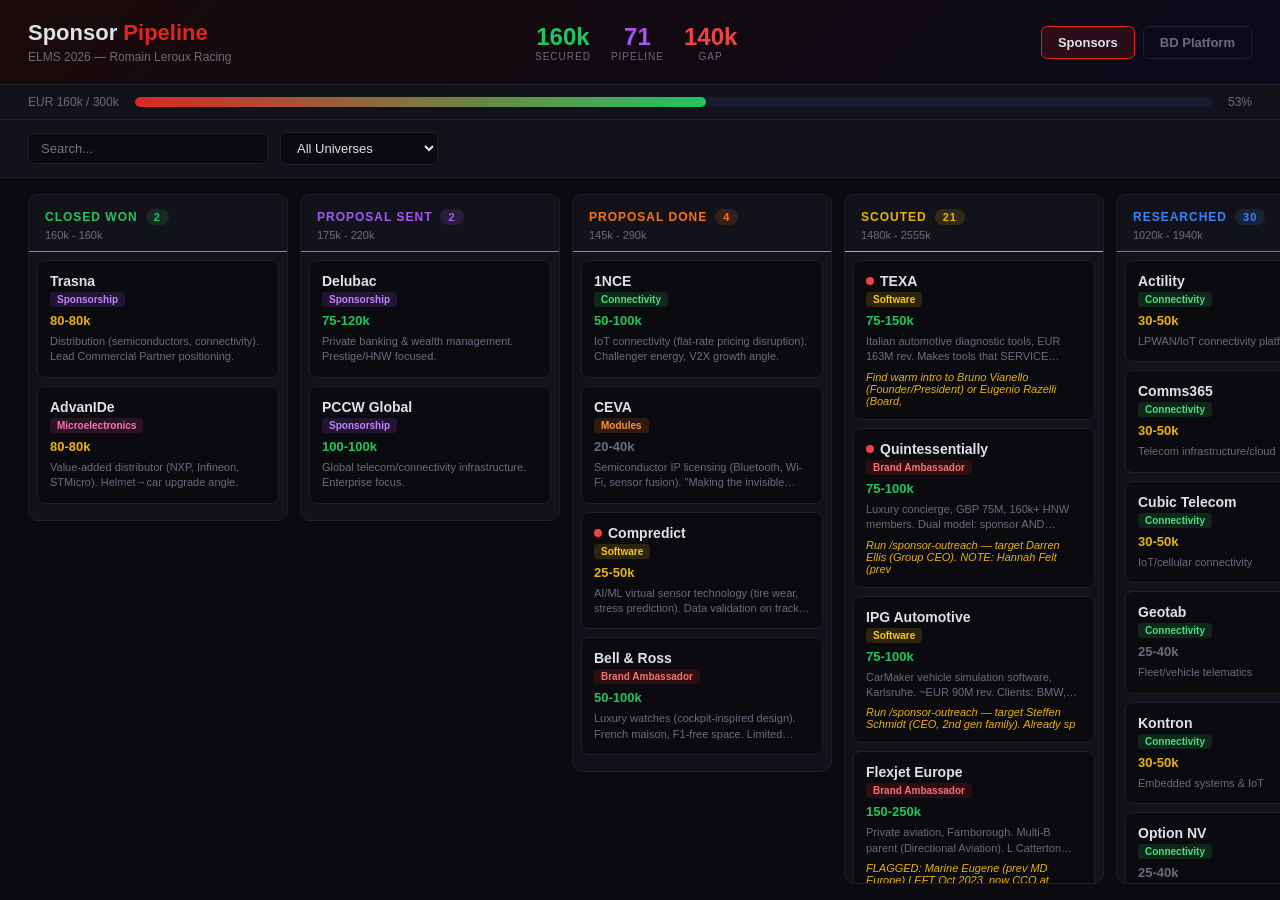
==== index.html @ bf7bbb20 "Kanban board view with drag-and-drop columns by status" ====
<!DOCTYPE html>
<html lang="en">
<head>
<meta charset="UTF-8">
<meta name="viewport" content="width=device-width, initial-scale=1.0">
<title>ELMS 2026 — Sponsor Pipeline</title>
<style>
:root{--bg:#0a0a0f;--card:#12121a;--border:#1e1e2e;--text:#e0e0e8;--dim:#6b6b80;--accent:#dc2626;--accent2:#ef4444;--green:#22c55e;--yellow:#eab308;--blue:#3b82f6;--purple:#a855f7;--orange:#f97316;--pink:#ec4899}
*{margin:0;padding:0;box-sizing:border-box}
body{font-family:'Inter',-apple-system,sans-serif;background:var(--bg);color:var(--text);overflow-x:auto}

.header{background:linear-gradient(135deg,#1a0a0a,#0a0a1a);border-bottom:1px solid var(--border);padding:20px 28px;display:flex;align-items:center;justify-content:space-between;flex-wrap:wrap;gap:16px}
.header h1{font-size:22px;font-weight:700}.header h1 span{color:var(--accent)}
.header-sub{color:var(--dim);font-size:12px;margin-top:4px}
.header-stats{display:flex;gap:20px;flex-wrap:wrap}
.stat{text-align:center}.stat-num{font-size:24px;font-weight:800}.stat-label{font-size:10px;color:var(--dim);text-transform:uppercase;letter-spacing:1px}
.stat-num.red{color:var(--accent2)}.stat-num.green{color:var(--green)}.stat-num.purple{color:var(--purple)}.stat-num.blue{color:var(--blue)}
.nav{display:flex;gap:8px}
.nav a{padding:8px 16px;border-radius:6px;border:1px solid var(--border);color:var(--dim);font-size:13px;font-weight:600;text-decoration:none}
.nav a.active{background:rgba(220,38,38,.15);border-color:var(--accent);color:var(--text)}

.goal-bar-wrap{padding:10px 28px;background:var(--card);border-bottom:1px solid var(--border);display:flex;align-items:center;gap:16px}
.goal-label{font-size:12px;color:var(--dim);white-space:nowrap}
.goal-bar{flex:1;height:10px;background:#1a1a2e;border-radius:5px;overflow:hidden}
.goal-fill{height:100%;border-radius:5px;background:linear-gradient(90deg,var(--accent),var(--green));transition:width .6s}

.controls{padding:12px 28px;display:flex;gap:12px;flex-wrap:wrap;align-items:center;border-bottom:1px solid var(--border);background:var(--card)}
.controls input,.controls select{background:var(--bg);color:var(--text);border:1px solid var(--border);padding:7px 12px;border-radius:6px;font-size:13px;outline:none}
.controls input:focus,.controls select:focus{border-color:var(--accent)}
.controls input{width:240px}

.board{display:flex;gap:12px;padding:16px 28px;overflow-x:auto;min-height:calc(100vh - 200px);align-items:flex-start}
.column{min-width:260px;max-width:300px;flex:1;background:var(--card);border:1px solid var(--border);border-radius:10px;display:flex;flex-direction:column;max-height:calc(100vh - 210px)}
.column-header{padding:14px 16px 10px;border-bottom:1px solid var(--border);position:sticky;top:0;z-index:2;background:var(--card);border-radius:10px 10px 0 0}
.column-title{font-size:12px;text-transform:uppercase;letter-spacing:1px;font-weight:700;display:flex;align-items:center;gap:8px}
.column-count{font-size:11px;padding:2px 8px;border-radius:10px;font-weight:700}
.column-value{font-size:11px;color:var(--dim);margin-top:4px}
.column-body{padding:8px;overflow-y:auto;flex:1;min-height:80px}
.column-body.drag-over{background:rgba(220,38,38,.06);border-radius:0 0 10px 10px}

.card{background:var(--bg);border:1px solid var(--border);border-radius:8px;padding:12px;margin-bottom:8px;cursor:grab;transition:transform .15s,box-shadow .15s,border-color .15s}
.card:hover{border-color:rgba(220,38,38,.4)}
.card.dragging{opacity:.4;transform:scale(.97)}
.card-name{font-weight:600;font-size:14px;display:flex;align-items:center;gap:6px}
.card-value{font-size:13px;font-weight:700;margin-top:6px}
.card-value.big{color:var(--green)}.card-value.medium{color:var(--yellow)}.card-value.small{color:var(--dim)}
.card-notes{font-size:11px;color:var(--dim);margin-top:6px;line-height:1.4;display:-webkit-box;-webkit-line-clamp:2;-webkit-box-orient:vertical;overflow:hidden}
.card-next{font-size:11px;color:var(--yellow);margin-top:6px;font-style:italic}
.priority-dot{display:inline-block;width:8px;height:8px;border-radius:50%;background:var(--accent2)}

.tag{display:inline-block;padding:2px 7px;border-radius:4px;font-size:10px;font-weight:600;white-space:nowrap}
.tag-connectivity{background:rgba(34,197,94,.15);color:#4ade80}
.tag-modules{background:rgba(249,115,22,.15);color:#fb923c}
.tag-microelectronics{background:rgba(236,72,153,.15);color:#f472b6}
.tag-software{background:rgba(234,179,8,.15);color:#facc15}
.tag-brand{background:rgba(220,38,38,.15);color:#f87171}
.tag-sponsorship{background:rgba(168,85,247,.15);color:#c084fc}

.col-closed-won .column-header{border-bottom-color:var(--green)}.col-closed-won .column-title{color:var(--green)}.col-closed-won .column-count{background:rgba(34,197,94,.15);color:var(--green)}
.col-proposal-sent .column-header{border-bottom-color:var(--purple)}.col-proposal-sent .column-title{color:var(--purple)}.col-proposal-sent .column-count{background:rgba(168,85,247,.15);color:var(--purple)}
.col-proposal-done .column-header{border-bottom-color:var(--orange)}.col-proposal-done .column-title{color:var(--orange)}.col-proposal-done .column-count{background:rgba(249,115,22,.15);color:var(--orange)}
.col-scouted .column-header{border-bottom-color:var(--yellow)}.col-scouted .column-title{color:var(--yellow)}.col-scouted .column-count{background:rgba(234,179,8,.15);color:var(--yellow)}
.col-researched .column-header{border-bottom-color:var(--blue)}.col-researched .column-title{color:var(--blue)}.col-researched .column-count{background:rgba(59,130,246,.15);color:var(--blue)}
.col-prospect .column-header{border-bottom-color:var(--dim)}.col-prospect .column-title{color:var(--dim)}.col-prospect .column-count{background:rgba(100,100,120,.15);color:var(--dim)}

.overlay{position:fixed;inset:0;background:rgba(0,0,0,.5);z-index:900;opacity:0;pointer-events:none;transition:opacity .25s}
.overlay.open{opacity:1;pointer-events:auto}
.edit-panel{position:fixed;top:0;right:-480px;width:460px;height:100vh;background:var(--card);border-left:1px solid var(--border);z-index:901;transition:right .3s ease;overflow-y:auto;display:flex;flex-direction:column}
.edit-panel.open{right:0}
.edit-header{padding:20px 24px 16px;border-bottom:1px solid var(--border);display:flex;align-items:center;justify-content:space-between}
.edit-header h2{font-size:18px;font-weight:700}
.edit-close{background:none;border:none;color:var(--dim);font-size:24px;cursor:pointer;padding:4px 8px}
.edit-close:hover{color:var(--text)}
.edit-body{padding:20px 24px;flex:1}
.field{margin-bottom:16px}
.field label{display:block;font-size:11px;text-transform:uppercase;letter-spacing:.8px;color:var(--dim);margin-bottom:6px;font-weight:600}
.field input,.field select,.field textarea{width:100%;background:var(--bg);color:var(--text);border:1px solid var(--border);border-radius:6px;padding:9px 12px;font-size:13px;font-family:inherit;outline:none}
.field input:focus,.field select:focus,.field textarea:focus{border-color:var(--accent)}
.field textarea{resize:vertical;min-height:70px}
.field-row{display:flex;gap:12px}.field-row .field{flex:1}
.edit-footer{padding:16px 24px;border-top:1px solid var(--border);display:flex;gap:10px;justify-content:flex-end}
.btn{background:var(--accent);color:white;border:none;padding:8px 16px;border-radius:6px;cursor:pointer;font-size:13px;font-weight:600}
.btn:hover{background:var(--accent2)}
.btn-save{background:var(--green);color:#000;font-weight:700}.btn-save:hover{background:#16a34a}
</style>
</head>
<body>
<div class="header">
  <div>
    <h1>Sponsor <span>Pipeline</span></h1>
    <div class="header-sub">ELMS 2026 — Romain Leroux Racing</div>
  </div>
  <div class="header-stats">
    <div class="stat"><div class="stat-num green" id="s-won">0</div><div class="stat-label">Secured</div></div>
    <div class="stat"><div class="stat-num purple" id="s-pipe">0</div><div class="stat-label">Pipeline</div></div>
    <div class="stat"><div class="stat-num red" id="s-gap">140k</div><div class="stat-label">Gap</div></div>
  </div>
  <div class="nav">
    <a href="index.html" class="active">Sponsors</a>
    <a href="bd.html">BD Platform</a>
  </div>
</div>
<div class="goal-bar-wrap">
  <span class="goal-label" id="goal-text">EUR 160k / 300k</span>
  <div class="goal-bar"><div class="goal-fill" id="goal-fill" style="width:53%"></div></div>
  <span class="goal-label" id="goal-pct">53%</span>
</div>
<div class="controls">
  <input type="text" id="search" placeholder="Search..." oninput="render()">
  <select id="f-universe" onchange="render()"><option value="">All Universes</option></select>
</div>

<div class="board" id="board"></div>

<div class="overlay" id="overlay" onclick="closePanel()"></div>
<div class="edit-panel" id="edit-panel">
  <div class="edit-header"><h2 id="ep-title">Edit</h2><button class="edit-close" onclick="closePanel()">x</button></div>
  <div class="edit-body" id="ep-body"></div>
  <div class="edit-footer"><button class="btn" onclick="closePanel()">Cancel</button><button class="btn btn-save" onclick="saveCard()">Save</button></div>
</div>

<script src="sp-data.js"></script>
<script>
const LS='elms-sp-v2';
let data=JSON.parse(localStorage.getItem(LS))||SPONSOR_DATA;
const COLS=[
  {id:'closed-won',label:'Closed Won'},
  {id:'proposal-sent',label:'Proposal Sent'},
  {id:'proposal-done',label:'Proposal Done'},
  {id:'scouted',label:'Scouted'},
  {id:'researched',label:'Researched'},
  {id:'prospect',label:'Prospect'}
];
let editId=null;

function save(){data.lastModified=new Date().toISOString();localStorage.setItem(LS,JSON.stringify(data))}

function universeTag(u){
  const m={'Connectivity':'tag-connectivity','Modules':'tag-modules','Microelectronics':'tag-microelectronics','Software':'tag-software','Brand Ambassador':'tag-brand','Sponsorship':'tag-sponsorship'};
  return '<span class="tag '+(m[u]||'tag-sponsorship')+'">'+u+'</span>';
}
function valClass(v){return v>=100000?'big':v>=50000?'medium':'small'}

function init(){
  const us=[...new Set(data.companies.map(c=>c.universe))].sort();
  document.getElementById('f-universe').innerHTML='<option value="">All Universes</option>'+us.map(u=>'<option>'+u+'</option>').join('');
  render();
}

function getFiltered(){
  let list=[...data.companies];
  const q=document.getElementById('search').value.toLowerCase();
  if(q) list=list.filter(c=>(c.name||'').toLowerCase().includes(q)||(c.notes||'').toLowerCase().includes(q));
  const u=document.getElementById('f-universe').value;
  if(u) list=list.filter(c=>c.universe===u);
  return list;
}

function render(){
  const list=getFiltered();
  const won=data.companies.filter(c=>c.status==='closed-won');
  const secured=won.reduce((a,c)=>a+(c.valueLow||0),0);
  document.getElementById('s-won').textContent=Math.round(secured/1000)+'k';
  document.getElementById('s-pipe').textContent=data.companies.length;
  const gap=Math.max(0,300000-secured);
  document.getElementById('s-gap').textContent=Math.round(gap/1000)+'k';
  const pct=Math.round(secured/300000*100);
  document.getElementById('goal-fill').style.width=pct+'%';
  document.getElementById('goal-pct').textContent=pct+'%';
  document.getElementById('goal-text').textContent='EUR '+Math.round(secured/1000)+'k / 300k';

  const board=document.getElementById('board');
  board.innerHTML=COLS.map(col=>{
    const cards=list.filter(c=>c.status===col.id);
    const lo=cards.reduce((a,c)=>a+(c.valueLow||0),0);
    const hi=cards.reduce((a,c)=>a+(c.valueHigh||0),0);
    return '<div class="column col-'+col.id+'" data-status="'+col.id+'"><div class="column-header"><div class="column-title">'+col.label+' <span class="column-count">'+cards.length+'</span></div><div class="column-value">'+Math.round(lo/1000)+'k - '+Math.round(hi/1000)+'k</div></div><div class="column-body" ondragover="dragOver(event)" ondrop="drop(event,\''+col.id+'\')">'+cards.map(c=>'<div class="card" draggable="true" ondragstart="dragStart(event,\''+c.id+'\')" onclick="openPanel(\''+c.id+'\')"><div class="card-name">'+(c.highPriority?'<span class="priority-dot"></span>':'')+c.name+'</div><div class="card-universe">'+universeTag(c.universe)+'</div><div class="card-value '+valClass(c.valueHigh)+'">'+(c.valueLow/1000)+'-'+(c.valueHigh/1000)+'k</div><div class="card-notes">'+(c.notes||'').substring(0,100)+'</div>'+(c.nextAction?'<div class="card-next">'+c.nextAction.substring(0,80)+'</div>':'')+'</div>').join('')+'</div></div>';
  }).join('');
}

let dragId=null;
function dragStart(e,id){dragId=id;e.target.classList.add('dragging');e.dataTransfer.effectAllowed='move'}
function dragOver(e){e.preventDefault();e.currentTarget.classList.add('drag-over')}
function drop(e,status){
  e.preventDefault();e.currentTarget.classList.remove('drag-over');
  if(!dragId)return;
  const c=data.companies.find(x=>x.id===dragId);
  if(c){c.status=status;save();render()}
  dragId=null;
}
document.addEventListener('dragend',()=>{document.querySelectorAll('.drag-over').forEach(el=>el.classList.remove('drag-over'));document.querySelectorAll('.dragging').forEach(el=>el.classList.remove('dragging'))});

function openPanel(id){
  editId=id;
  const c=data.companies.find(x=>x.id===id);if(!c)return;
  document.getElementById('ep-title').textContent=c.name;
  document.getElementById('ep-body').innerHTML=`
    <div class="field"><label>Status</label><select id="ed-status">${COLS.map(col=>'<option value="'+col.id+'"'+(c.status===col.id?' selected':'')+'>'+col.label+'</option>').join('')}</select></div>
    <div class="field"><label>Universe</label><input id="ed-universe" value="${c.universe||''}"></div>
    <div class="field-row"><div class="field"><label>Value Low</label><input id="ed-lo" type="number" value="${c.valueLow||0}"></div><div class="field"><label>Value High</label><input id="ed-hi" type="number" value="${c.valueHigh||0}"></div></div>
    <div class="field"><label>Next Action</label><textarea id="ed-next">${c.nextAction||''}</textarea></div>
    <div class="field"><label>Notes</label><textarea id="ed-notes" style="min-height:100px">${c.notes||''}</textarea></div>
  `;
  document.getElementById('overlay').classList.add('open');
  document.getElementById('edit-panel').classList.add('open');
}
function closePanel(){document.getElementById('overlay').classList.remove('open');document.getElementById('edit-panel').classList.remove('open');editId=null}
function saveCard(){
  const c=data.companies.find(x=>x.id===editId);if(!c)return;
  c.status=document.getElementById('ed-status').value;
  c.universe=document.getElementById('ed-universe').value;
  c.valueLow=parseInt(document.getElementById('ed-lo').value)||0;
  c.valueHigh=parseInt(document.getElementById('ed-hi').value)||0;
  c.nextAction=document.getElementById('ed-next').value;
  c.notes=document.getElementById('ed-notes').value;
  save();render();closePanel();
}
document.addEventListener('keydown',e=>{if(e.key==='Escape')closePanel()});
init();
</script>
</body>
</html>
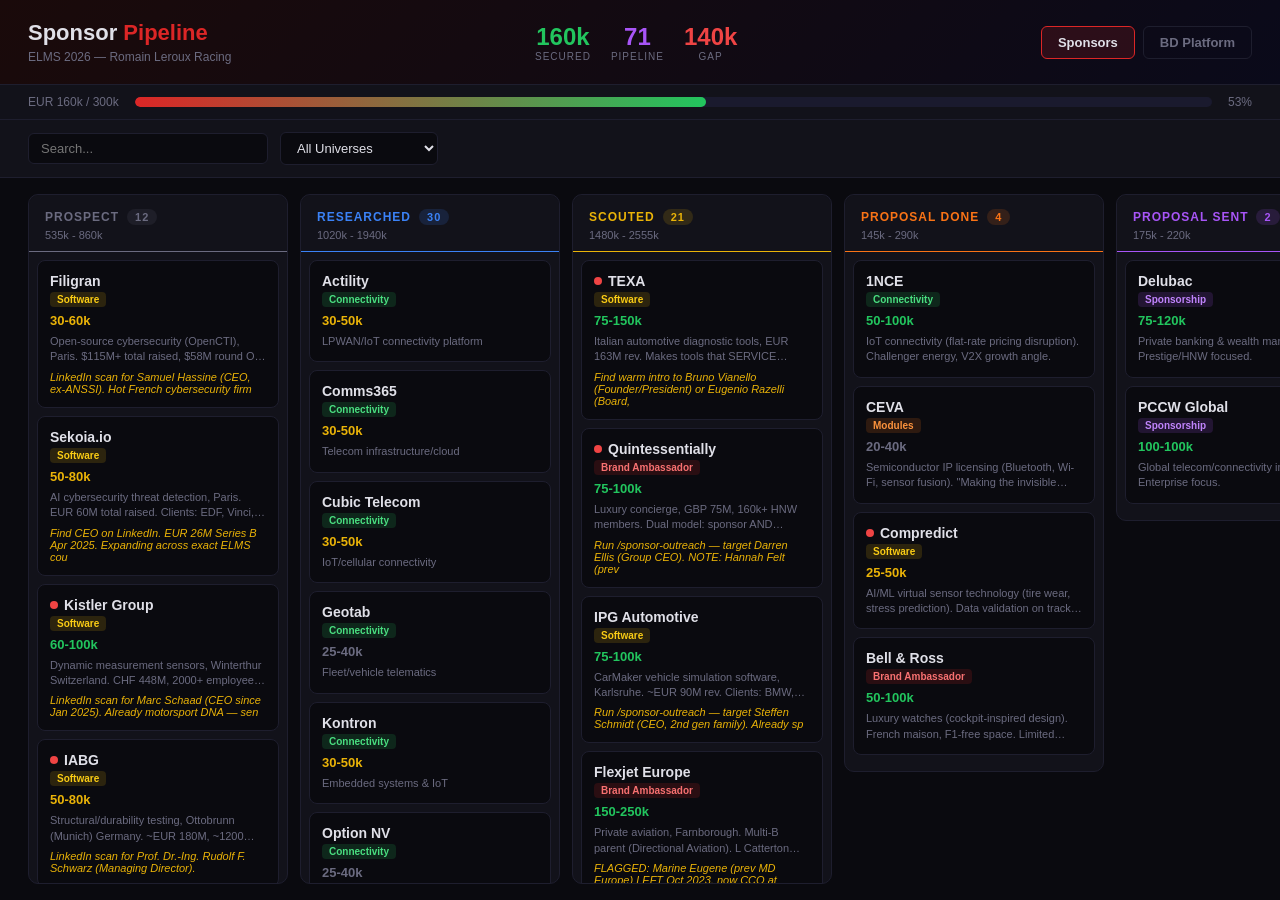
==== commit 397b86d5: "Reorder columns: prospect on left, closed/confirmed on right" ====
--- a/index.html
+++ b/index.html
@@ -124,12 +124,12 @@
 const LS='elms-sp-v2';
 let data=JSON.parse(localStorage.getItem(LS))||SPONSOR_DATA;
 const COLS=[
-  {id:'closed-won',label:'Closed Won'},
+  {id:'prospect',label:'Prospect'},
+  {id:'researched',label:'Researched'},
+  {id:'scouted',label:'Scouted'},
+  {id:'proposal-done',label:'Proposal Done'},
   {id:'proposal-sent',label:'Proposal Sent'},
-  {id:'proposal-done',label:'Proposal Done'},
-  {id:'scouted',label:'Scouted'},
-  {id:'researched',label:'Researched'},
-  {id:'prospect',label:'Prospect'}
+  {id:'closed-won',label:'Closed Won'}
 ];
 let editId=null;
 
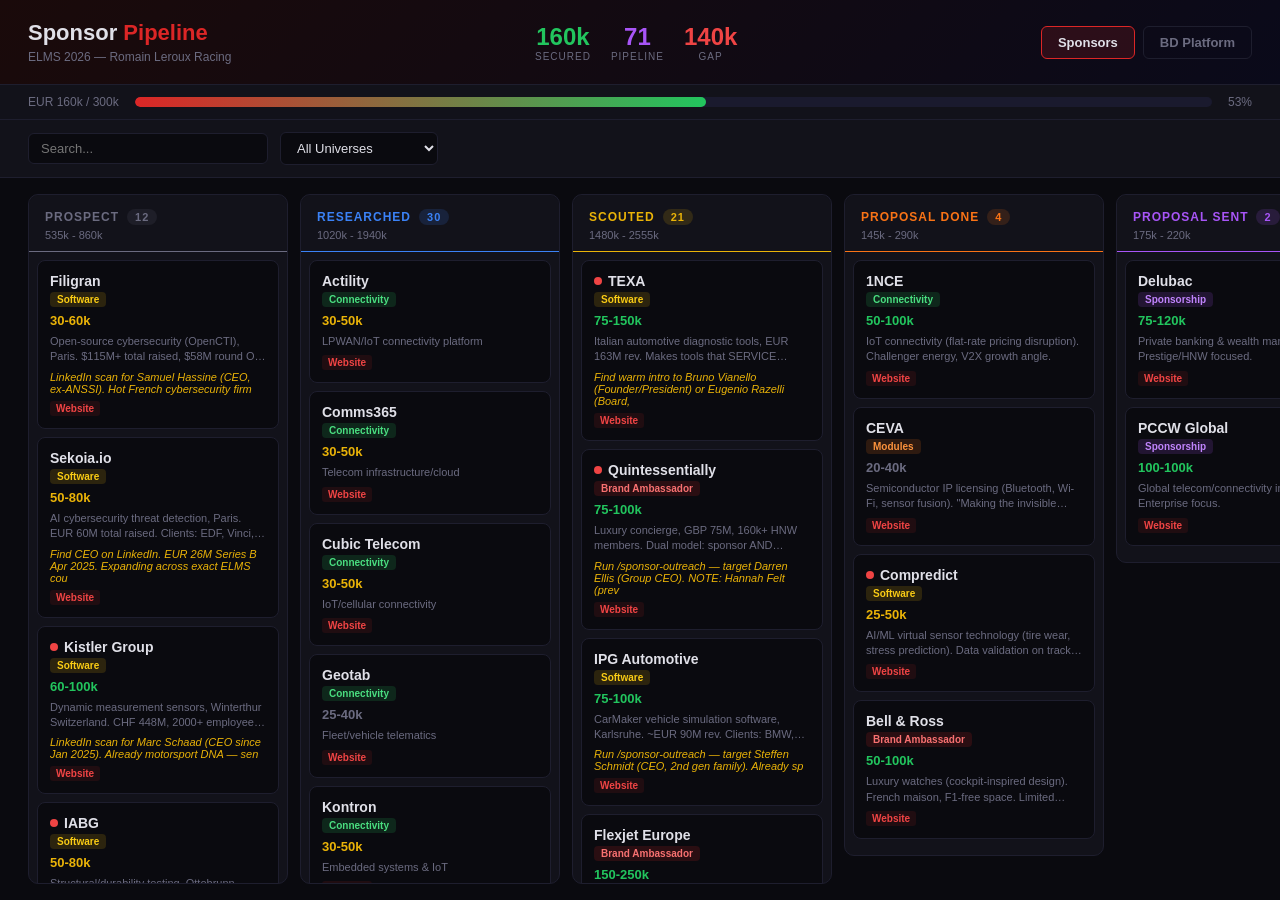
==== commit cde017d2: "Add website links to all 105 companies - clickable on cards and in detail panel" ====
--- a/index.html
+++ b/index.html
@@ -46,6 +46,8 @@
 .card-value.big{color:var(--green)}.card-value.medium{color:var(--yellow)}.card-value.small{color:var(--dim)}
 .card-notes{font-size:11px;color:var(--dim);margin-top:6px;line-height:1.4;display:-webkit-box;-webkit-line-clamp:2;-webkit-box-orient:vertical;overflow:hidden}
 .card-next{font-size:11px;color:var(--yellow);margin-top:6px;font-style:italic}
+.card-link{display:inline-block;font-size:10px;padding:2px 6px;border-radius:3px;background:rgba(220,38,38,.1);color:var(--accent2);text-decoration:none;font-weight:600;margin-top:6px}
+.card-link:hover{background:rgba(220,38,38,.25)}
 .priority-dot{display:inline-block;width:8px;height:8px;border-radius:50%;background:var(--accent2)}
 
 .tag{display:inline-block;padding:2px 7px;border-radius:4px;font-size:10px;font-weight:600;white-space:nowrap}
@@ -174,7 +176,7 @@
     const cards=list.filter(c=>c.status===col.id);
     const lo=cards.reduce((a,c)=>a+(c.valueLow||0),0);
     const hi=cards.reduce((a,c)=>a+(c.valueHigh||0),0);
-    return '<div class="column col-'+col.id+'" data-status="'+col.id+'"><div class="column-header"><div class="column-title">'+col.label+' <span class="column-count">'+cards.length+'</span></div><div class="column-value">'+Math.round(lo/1000)+'k - '+Math.round(hi/1000)+'k</div></div><div class="column-body" ondragover="dragOver(event)" ondrop="drop(event,\''+col.id+'\')">'+cards.map(c=>'<div class="card" draggable="true" ondragstart="dragStart(event,\''+c.id+'\')" onclick="openPanel(\''+c.id+'\')"><div class="card-name">'+(c.highPriority?'<span class="priority-dot"></span>':'')+c.name+'</div><div class="card-universe">'+universeTag(c.universe)+'</div><div class="card-value '+valClass(c.valueHigh)+'">'+(c.valueLow/1000)+'-'+(c.valueHigh/1000)+'k</div><div class="card-notes">'+(c.notes||'').substring(0,100)+'</div>'+(c.nextAction?'<div class="card-next">'+c.nextAction.substring(0,80)+'</div>':'')+'</div>').join('')+'</div></div>';
+    return '<div class="column col-'+col.id+'" data-status="'+col.id+'"><div class="column-header"><div class="column-title">'+col.label+' <span class="column-count">'+cards.length+'</span></div><div class="column-value">'+Math.round(lo/1000)+'k - '+Math.round(hi/1000)+'k</div></div><div class="column-body" ondragover="dragOver(event)" ondrop="drop(event,\''+col.id+'\')">'+cards.map(c=>'<div class="card" draggable="true" ondragstart="dragStart(event,\''+c.id+'\')" onclick="openPanel(\''+c.id+'\')"><div class="card-name">'+(c.highPriority?'<span class="priority-dot"></span>':'')+c.name+'</div><div class="card-universe">'+universeTag(c.universe)+'</div><div class="card-value '+valClass(c.valueHigh)+'">'+(c.valueLow/1000)+'-'+(c.valueHigh/1000)+'k</div><div class="card-notes">'+(c.notes||'').substring(0,100)+'</div>'+(c.nextAction?'<div class="card-next">'+c.nextAction.substring(0,80)+'</div>':'')+(c.website?'<a class="card-link" href="'+c.website+'" target="_blank" onclick="event.stopPropagation()">Website</a>':'')+'</div>').join('')+'</div></div>';
   }).join('');
 }
 
@@ -197,6 +199,7 @@
   document.getElementById('ep-body').innerHTML=`
     <div class="field"><label>Status</label><select id="ed-status">${COLS.map(col=>'<option value="'+col.id+'"'+(c.status===col.id?' selected':'')+'>'+col.label+'</option>').join('')}</select></div>
     <div class="field"><label>Universe</label><input id="ed-universe" value="${c.universe||''}"></div>
+    ${c.website?'<div class="field"><label>Website</label><a href="'+c.website+'" target="_blank" style="color:var(--accent);font-size:13px">'+c.website+'</a></div>':''}
     <div class="field-row"><div class="field"><label>Value Low</label><input id="ed-lo" type="number" value="${c.valueLow||0}"></div><div class="field"><label>Value High</label><input id="ed-hi" type="number" value="${c.valueHigh||0}"></div></div>
     <div class="field"><label>Next Action</label><textarea id="ed-next">${c.nextAction||''}</textarea></div>
     <div class="field"><label>Notes</label><textarea id="ed-notes" style="min-height:100px">${c.notes||''}</textarea></div>
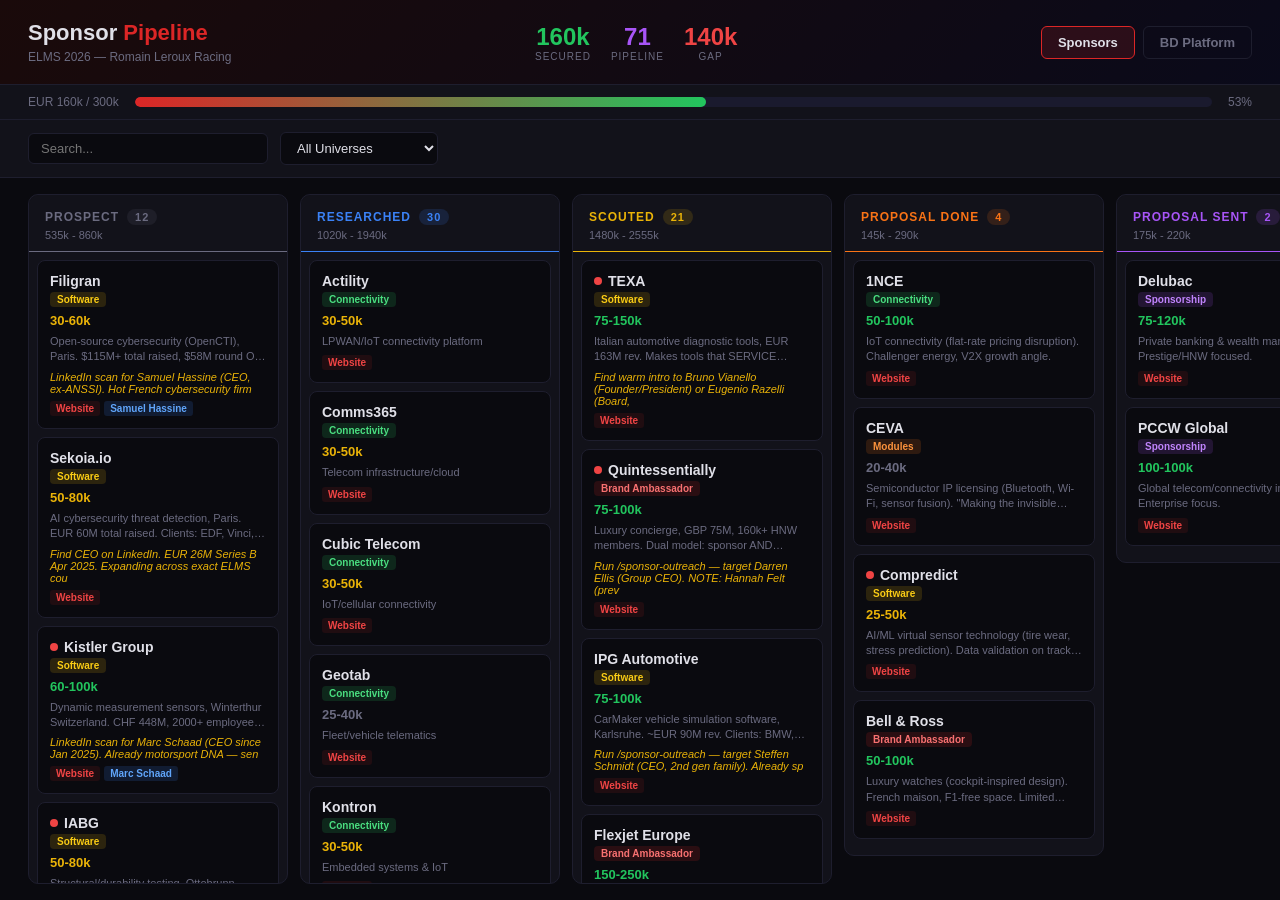
==== commit d063b892: "Add LinkedIn profile links for 17 decision-makers + website links on all cards" ====
--- a/index.html
+++ b/index.html
@@ -46,8 +46,11 @@
 .card-value.big{color:var(--green)}.card-value.medium{color:var(--yellow)}.card-value.small{color:var(--dim)}
 .card-notes{font-size:11px;color:var(--dim);margin-top:6px;line-height:1.4;display:-webkit-box;-webkit-line-clamp:2;-webkit-box-orient:vertical;overflow:hidden}
 .card-next{font-size:11px;color:var(--yellow);margin-top:6px;font-style:italic}
-.card-link{display:inline-block;font-size:10px;padding:2px 6px;border-radius:3px;background:rgba(220,38,38,.1);color:var(--accent2);text-decoration:none;font-weight:600;margin-top:6px}
+.card-links{display:flex;gap:4px;margin-top:6px;flex-wrap:wrap}
+.card-link{display:inline-block;font-size:10px;padding:2px 6px;border-radius:3px;background:rgba(220,38,38,.1);color:var(--accent2);text-decoration:none;font-weight:600}
 .card-link:hover{background:rgba(220,38,38,.25)}
+.card-link.li{background:rgba(59,130,246,.15);color:#60a5fa}
+.card-link.li:hover{background:rgba(59,130,246,.3)}
 .priority-dot{display:inline-block;width:8px;height:8px;border-radius:50%;background:var(--accent2)}
 
 .tag{display:inline-block;padding:2px 7px;border-radius:4px;font-size:10px;font-weight:600;white-space:nowrap}
@@ -176,7 +179,7 @@
     const cards=list.filter(c=>c.status===col.id);
     const lo=cards.reduce((a,c)=>a+(c.valueLow||0),0);
     const hi=cards.reduce((a,c)=>a+(c.valueHigh||0),0);
-    return '<div class="column col-'+col.id+'" data-status="'+col.id+'"><div class="column-header"><div class="column-title">'+col.label+' <span class="column-count">'+cards.length+'</span></div><div class="column-value">'+Math.round(lo/1000)+'k - '+Math.round(hi/1000)+'k</div></div><div class="column-body" ondragover="dragOver(event)" ondrop="drop(event,\''+col.id+'\')">'+cards.map(c=>'<div class="card" draggable="true" ondragstart="dragStart(event,\''+c.id+'\')" onclick="openPanel(\''+c.id+'\')"><div class="card-name">'+(c.highPriority?'<span class="priority-dot"></span>':'')+c.name+'</div><div class="card-universe">'+universeTag(c.universe)+'</div><div class="card-value '+valClass(c.valueHigh)+'">'+(c.valueLow/1000)+'-'+(c.valueHigh/1000)+'k</div><div class="card-notes">'+(c.notes||'').substring(0,100)+'</div>'+(c.nextAction?'<div class="card-next">'+c.nextAction.substring(0,80)+'</div>':'')+(c.website?'<a class="card-link" href="'+c.website+'" target="_blank" onclick="event.stopPropagation()">Website</a>':'')+'</div>').join('')+'</div></div>';
+    return '<div class="column col-'+col.id+'" data-status="'+col.id+'"><div class="column-header"><div class="column-title">'+col.label+' <span class="column-count">'+cards.length+'</span></div><div class="column-value">'+Math.round(lo/1000)+'k - '+Math.round(hi/1000)+'k</div></div><div class="column-body" ondragover="dragOver(event)" ondrop="drop(event,\''+col.id+'\')">'+cards.map(c=>'<div class="card" draggable="true" ondragstart="dragStart(event,\''+c.id+'\')" onclick="openPanel(\''+c.id+'\')"><div class="card-name">'+(c.highPriority?'<span class="priority-dot"></span>':'')+c.name+'</div><div class="card-universe">'+universeTag(c.universe)+'</div><div class="card-value '+valClass(c.valueHigh)+'">'+(c.valueLow/1000)+'-'+(c.valueHigh/1000)+'k</div><div class="card-notes">'+(c.notes||'').substring(0,100)+'</div>'+(c.nextAction?'<div class="card-next">'+c.nextAction.substring(0,80)+'</div>':'')+'<div class="card-links">'+(c.website?'<a class="card-link" href="'+c.website+'" target="_blank" onclick="event.stopPropagation()">Website</a>':'')+(c.linkedinUrl?'<a class="card-link li" href="'+c.linkedinUrl+'" target="_blank" onclick="event.stopPropagation()">'+c.linkedinName+'</a>':'')+'</div></div>').join('')+'</div></div>';
   }).join('');
 }
 
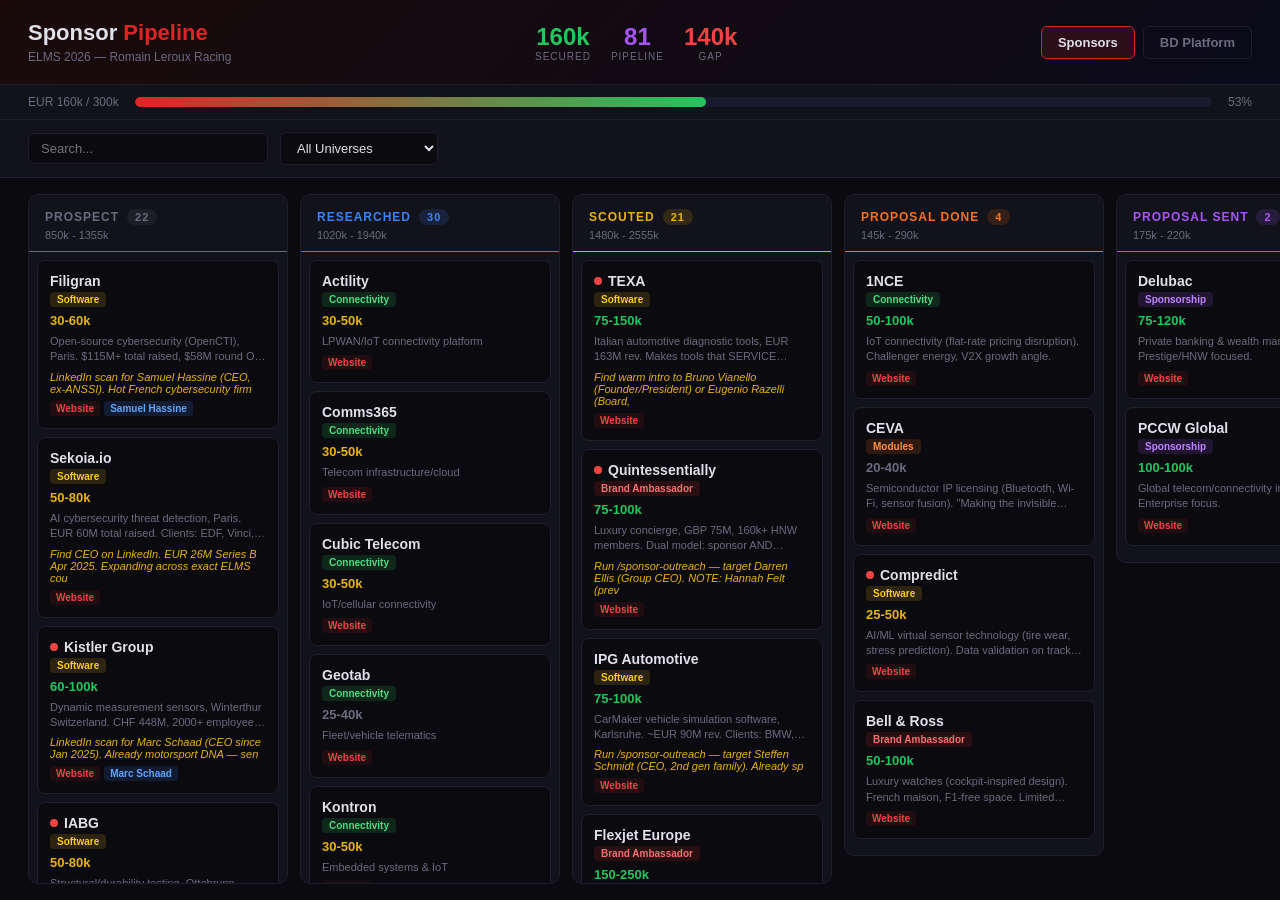
==== commit 003208bf: "Add delete button to both pipelines (red button with confirm dialog)" ====
--- a/index.html
+++ b/index.html
@@ -121,7 +121,7 @@
 <div class="edit-panel" id="edit-panel">
   <div class="edit-header"><h2 id="ep-title">Edit</h2><button class="edit-close" onclick="closePanel()">x</button></div>
   <div class="edit-body" id="ep-body"></div>
-  <div class="edit-footer"><button class="btn" onclick="closePanel()">Cancel</button><button class="btn btn-save" onclick="saveCard()">Save</button></div>
+  <div class="edit-footer"><button class="btn" style="background:#dc2626;margin-right:auto" onclick="deleteCard()">Delete</button><button class="btn" onclick="closePanel()">Cancel</button><button class="btn btn-save" onclick="saveCard()">Save</button></div>
 </div>
 
 <script src="sp-data.js"></script>
@@ -211,6 +211,7 @@
   document.getElementById('edit-panel').classList.add('open');
 }
 function closePanel(){document.getElementById('overlay').classList.remove('open');document.getElementById('edit-panel').classList.remove('open');editId=null}
+function deleteCard(){if(!editId)return;if(!confirm('Delete this company from the pipeline?'))return;data.companies=data.companies.filter(c=>c.id!==editId);save();render();closePanel()}
 function saveCard(){
   const c=data.companies.find(x=>x.id===editId);if(!c)return;
   c.status=document.getElementById('ed-status').value;
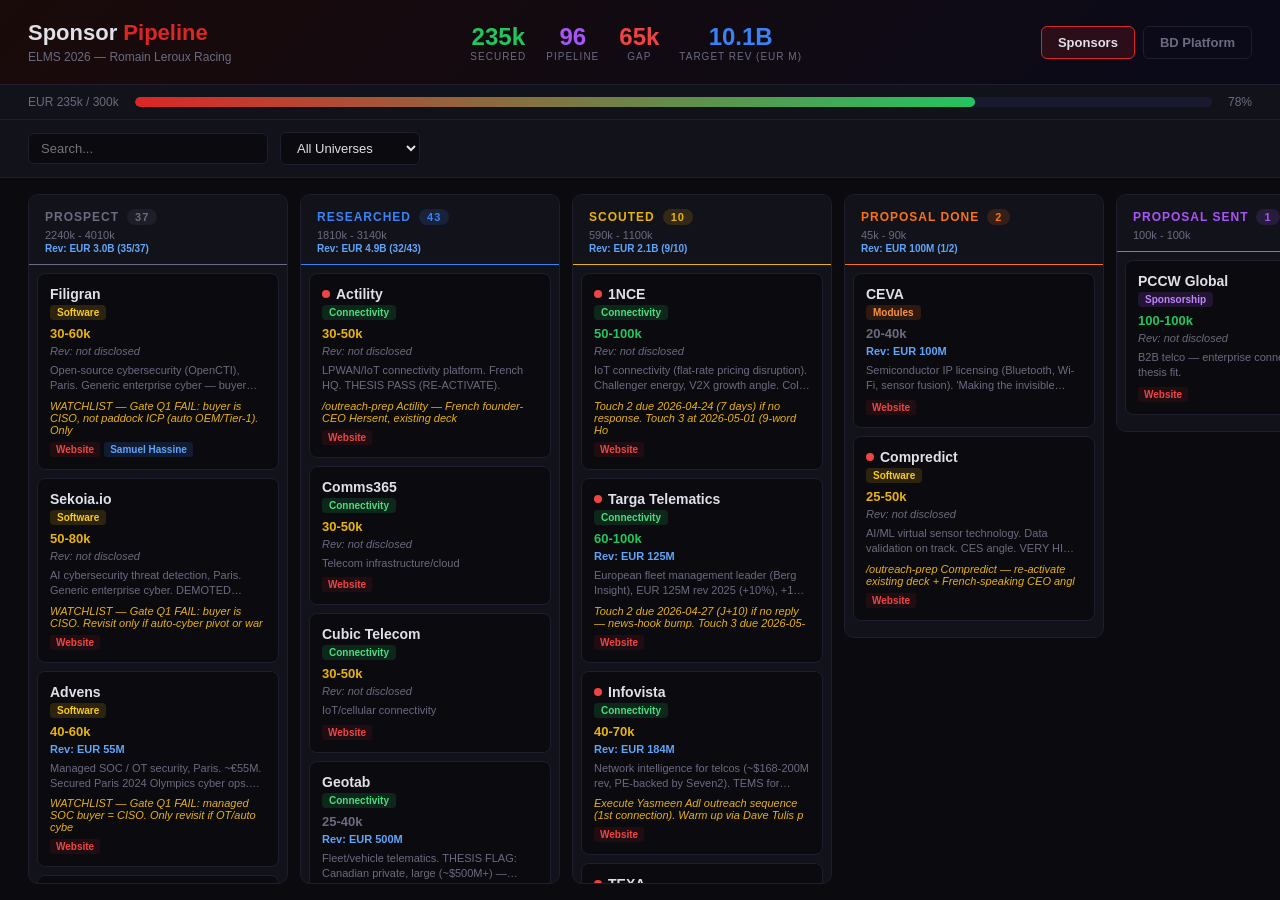
==== commit 38d24202: "Add approximate revenue per target company to sponsor pipeline Adds revenueM field (EUR millions) to" ====
--- a/index.html
+++ b/index.html
@@ -44,6 +44,9 @@
 .card-name{font-weight:600;font-size:14px;display:flex;align-items:center;gap:6px}
 .card-value{font-size:13px;font-weight:700;margin-top:6px}
 .card-value.big{color:var(--green)}.card-value.medium{color:var(--yellow)}.card-value.small{color:var(--dim)}
+.card-rev{font-size:11px;color:#60a5fa;margin-top:4px;font-weight:600}
+.card-rev.na{color:var(--dim);font-weight:400;font-style:italic}
+.column-rev{font-size:10px;color:#60a5fa;margin-top:2px;font-weight:600}
 .card-notes{font-size:11px;color:var(--dim);margin-top:6px;line-height:1.4;display:-webkit-box;-webkit-line-clamp:2;-webkit-box-orient:vertical;overflow:hidden}
 .card-next{font-size:11px;color:var(--yellow);margin-top:6px;font-style:italic}
 .card-links{display:flex;gap:4px;margin-top:6px;flex-wrap:wrap}
@@ -99,6 +102,7 @@
     <div class="stat"><div class="stat-num green" id="s-won">0</div><div class="stat-label">Secured</div></div>
     <div class="stat"><div class="stat-num purple" id="s-pipe">0</div><div class="stat-label">Pipeline</div></div>
     <div class="stat"><div class="stat-num red" id="s-gap">140k</div><div class="stat-label">Gap</div></div>
+    <div class="stat"><div class="stat-num blue" id="s-rev">0</div><div class="stat-label">Target Rev (EUR M)</div></div>
   </div>
   <div class="nav">
     <a href="index.html" class="active">Sponsors</a>
@@ -128,6 +132,16 @@
 <script>
 const LS='elms-sp-v2';
 let data=JSON.parse(localStorage.getItem(LS))||SPONSOR_DATA;
+// Migrate: hydrate revenueM from sp-data.js for companies missing it in local cache
+(function(){
+  const revMap={};
+  SPONSOR_DATA.companies.forEach(c=>{revMap[c.id]=c.revenueM});
+  let touched=false;
+  data.companies.forEach(c=>{
+    if(!('revenueM' in c)){c.revenueM=revMap[c.id]!==undefined?revMap[c.id]:null;touched=true}
+  });
+  if(touched){localStorage.setItem(LS,JSON.stringify(data))}
+})();
 const COLS=[
   {id:'prospect',label:'Prospect'},
   {id:'researched',label:'Researched'},
@@ -160,6 +174,8 @@
   if(u) list=list.filter(c=>c.universe===u);
   return list;
 }
+
+function fmtRev(m){return m==null?'&mdash;':(m>=1000?(m/1000).toFixed(1)+'B':m+'M')}
 
 function render(){
   const list=getFiltered();
@@ -174,12 +190,21 @@
   document.getElementById('goal-pct').textContent=pct+'%';
   document.getElementById('goal-text').textContent='EUR '+Math.round(secured/1000)+'k / 300k';
 
+  // Total revenue of all companies currently targeted (everything NOT closed-won)
+  const targets=data.companies.filter(c=>c.status!=='closed-won');
+  const totalRev=targets.reduce((a,c)=>a+(c.revenueM||0),0);
+  const knownRev=targets.filter(c=>c.revenueM!=null).length;
+  document.getElementById('s-rev').textContent=fmtRev(totalRev);
+  document.getElementById('s-rev').title=knownRev+' of '+targets.length+' targets have disclosed revenue';
+
   const board=document.getElementById('board');
   board.innerHTML=COLS.map(col=>{
     const cards=list.filter(c=>c.status===col.id);
     const lo=cards.reduce((a,c)=>a+(c.valueLow||0),0);
     const hi=cards.reduce((a,c)=>a+(c.valueHigh||0),0);
-    return '<div class="column col-'+col.id+'" data-status="'+col.id+'"><div class="column-header"><div class="column-title">'+col.label+' <span class="column-count">'+cards.length+'</span></div><div class="column-value">'+Math.round(lo/1000)+'k - '+Math.round(hi/1000)+'k</div></div><div class="column-body" ondragover="dragOver(event)" ondrop="drop(event,\''+col.id+'\')">'+cards.map(c=>'<div class="card" draggable="true" ondragstart="dragStart(event,\''+c.id+'\')" onclick="openPanel(\''+c.id+'\')"><div class="card-name">'+(c.highPriority?'<span class="priority-dot"></span>':'')+c.name+'</div><div class="card-universe">'+universeTag(c.universe)+'</div><div class="card-value '+valClass(c.valueHigh)+'">'+(c.valueLow/1000)+'-'+(c.valueHigh/1000)+'k</div><div class="card-notes">'+(c.notes||'').substring(0,100)+'</div>'+(c.nextAction?'<div class="card-next">'+c.nextAction.substring(0,80)+'</div>':'')+'<div class="card-links">'+(c.website?'<a class="card-link" href="'+c.website+'" target="_blank" onclick="event.stopPropagation()">Website</a>':'')+(c.linkedinUrl?'<a class="card-link li" href="'+c.linkedinUrl+'" target="_blank" onclick="event.stopPropagation()">'+c.linkedinName+'</a>':'')+'</div></div>').join('')+'</div></div>';
+    const colRev=cards.reduce((a,c)=>a+(c.revenueM||0),0);
+    const colRevKnown=cards.filter(c=>c.revenueM!=null).length;
+    return '<div class="column col-'+col.id+'" data-status="'+col.id+'"><div class="column-header"><div class="column-title">'+col.label+' <span class="column-count">'+cards.length+'</span></div><div class="column-value">'+Math.round(lo/1000)+'k - '+Math.round(hi/1000)+'k</div>'+(colRev>0?'<div class="column-rev">Rev: EUR '+fmtRev(colRev)+' ('+colRevKnown+'/'+cards.length+')</div>':'')+'</div><div class="column-body" ondragover="dragOver(event)" ondrop="drop(event,\''+col.id+'\')">'+cards.map(c=>'<div class="card" draggable="true" ondragstart="dragStart(event,\''+c.id+'\')" onclick="openPanel(\''+c.id+'\')"><div class="card-name">'+(c.highPriority?'<span class="priority-dot"></span>':'')+c.name+'</div><div class="card-universe">'+universeTag(c.universe)+'</div><div class="card-value '+valClass(c.valueHigh)+'">'+(c.valueLow/1000)+'-'+(c.valueHigh/1000)+'k</div><div class="card-rev'+(c.revenueM==null?' na':'')+'">Rev: '+(c.revenueM==null?'not disclosed':'EUR '+fmtRev(c.revenueM))+'</div><div class="card-notes">'+(c.notes||'').substring(0,100)+'</div>'+(c.nextAction?'<div class="card-next">'+c.nextAction.substring(0,80)+'</div>':'')+'<div class="card-links">'+(c.website?'<a class="card-link" href="'+c.website+'" target="_blank" onclick="event.stopPropagation()">Website</a>':'')+(c.linkedinUrl?'<a class="card-link li" href="'+c.linkedinUrl+'" target="_blank" onclick="event.stopPropagation()">'+c.linkedinName+'</a>':'')+'</div></div>').join('')+'</div></div>';
   }).join('');
 }
 
@@ -203,7 +228,7 @@
     <div class="field"><label>Status</label><select id="ed-status">${COLS.map(col=>'<option value="'+col.id+'"'+(c.status===col.id?' selected':'')+'>'+col.label+'</option>').join('')}</select></div>
     <div class="field"><label>Universe</label><input id="ed-universe" value="${c.universe||''}"></div>
     ${c.website?'<div class="field"><label>Website</label><a href="'+c.website+'" target="_blank" style="color:var(--accent);font-size:13px">'+c.website+'</a></div>':''}
-    <div class="field-row"><div class="field"><label>Value Low</label><input id="ed-lo" type="number" value="${c.valueLow||0}"></div><div class="field"><label>Value High</label><input id="ed-hi" type="number" value="${c.valueHigh||0}"></div></div>
+    <div class="field-row"><div class="field"><label>Value Low</label><input id="ed-lo" type="number" value="${c.valueLow||0}"></div><div class="field"><label>Value High</label><input id="ed-hi" type="number" value="${c.valueHigh||0}"></div><div class="field"><label>Revenue (EUR M)</label><input id="ed-rev" type="number" placeholder="not disclosed" value="${c.revenueM==null?'':c.revenueM}"></div></div>
     <div class="field"><label>Next Action</label><textarea id="ed-next">${c.nextAction||''}</textarea></div>
     <div class="field"><label>Notes</label><textarea id="ed-notes" style="min-height:100px">${c.notes||''}</textarea></div>
   `;
@@ -218,6 +243,8 @@
   c.universe=document.getElementById('ed-universe').value;
   c.valueLow=parseInt(document.getElementById('ed-lo').value)||0;
   c.valueHigh=parseInt(document.getElementById('ed-hi').value)||0;
+  const revRaw=document.getElementById('ed-rev').value.trim();
+  c.revenueM=revRaw===''?null:(parseFloat(revRaw)||null);
   c.nextAction=document.getElementById('ed-next').value;
   c.notes=document.getElementById('ed-notes').value;
   save();render();closePanel();
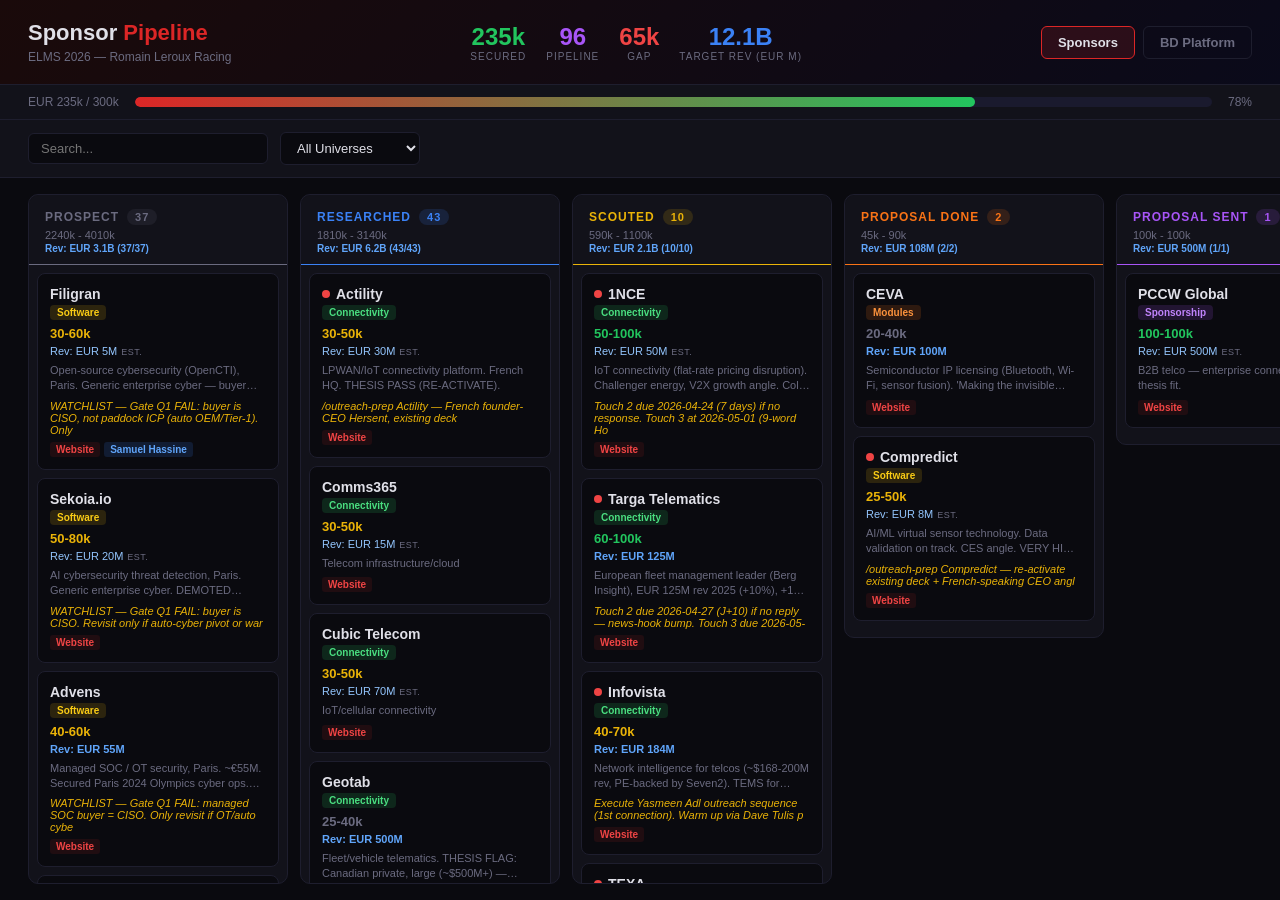
==== commit 8b204089: "Fill revenue estimates for undisclosed targets, mark with est. flag Adds best-guess revenue figures " ====
--- a/index.html
+++ b/index.html
@@ -45,6 +45,8 @@
 .card-value{font-size:13px;font-weight:700;margin-top:6px}
 .card-value.big{color:var(--green)}.card-value.medium{color:var(--yellow)}.card-value.small{color:var(--dim)}
 .card-rev{font-size:11px;color:#60a5fa;margin-top:4px;font-weight:600}
+.card-rev.est{color:#93c5fd;font-weight:500}
+.card-rev .est-tag{font-size:9px;color:var(--dim);font-weight:400;margin-left:4px;text-transform:uppercase;letter-spacing:.5px}
 .card-rev.na{color:var(--dim);font-weight:400;font-style:italic}
 .column-rev{font-size:10px;color:#60a5fa;margin-top:2px;font-weight:600}
 .card-notes{font-size:11px;color:var(--dim);margin-top:6px;line-height:1.4;display:-webkit-box;-webkit-line-clamp:2;-webkit-box-orient:vertical;overflow:hidden}
@@ -132,13 +134,17 @@
 <script>
 const LS='elms-sp-v2';
 let data=JSON.parse(localStorage.getItem(LS))||SPONSOR_DATA;
-// Migrate: hydrate revenueM from sp-data.js for companies missing it in local cache
+// Migrate: hydrate revenueM / revenueEstimate from sp-data.js when local cache is stale
 (function(){
-  const revMap={};
-  SPONSOR_DATA.companies.forEach(c=>{revMap[c.id]=c.revenueM});
+  const srcMap={};
+  SPONSOR_DATA.companies.forEach(c=>{srcMap[c.id]=c});
   let touched=false;
   data.companies.forEach(c=>{
-    if(!('revenueM' in c)){c.revenueM=revMap[c.id]!==undefined?revMap[c.id]:null;touched=true}
+    const src=srcMap[c.id];if(!src)return;
+    if(!('revenueM' in c)){c.revenueM=src.revenueM!==undefined?src.revenueM:null;touched=true}
+    if(!('revenueEstimate' in c) && src.revenueEstimate){c.revenueEstimate=true;touched=true}
+    // If local has null revenue but sp-data now has a value (estimate), adopt it
+    if(c.revenueM==null && src.revenueM!=null){c.revenueM=src.revenueM;if(src.revenueEstimate)c.revenueEstimate=true;touched=true}
   });
   if(touched){localStorage.setItem(LS,JSON.stringify(data))}
 })();
@@ -204,7 +210,7 @@
     const hi=cards.reduce((a,c)=>a+(c.valueHigh||0),0);
     const colRev=cards.reduce((a,c)=>a+(c.revenueM||0),0);
     const colRevKnown=cards.filter(c=>c.revenueM!=null).length;
-    return '<div class="column col-'+col.id+'" data-status="'+col.id+'"><div class="column-header"><div class="column-title">'+col.label+' <span class="column-count">'+cards.length+'</span></div><div class="column-value">'+Math.round(lo/1000)+'k - '+Math.round(hi/1000)+'k</div>'+(colRev>0?'<div class="column-rev">Rev: EUR '+fmtRev(colRev)+' ('+colRevKnown+'/'+cards.length+')</div>':'')+'</div><div class="column-body" ondragover="dragOver(event)" ondrop="drop(event,\''+col.id+'\')">'+cards.map(c=>'<div class="card" draggable="true" ondragstart="dragStart(event,\''+c.id+'\')" onclick="openPanel(\''+c.id+'\')"><div class="card-name">'+(c.highPriority?'<span class="priority-dot"></span>':'')+c.name+'</div><div class="card-universe">'+universeTag(c.universe)+'</div><div class="card-value '+valClass(c.valueHigh)+'">'+(c.valueLow/1000)+'-'+(c.valueHigh/1000)+'k</div><div class="card-rev'+(c.revenueM==null?' na':'')+'">Rev: '+(c.revenueM==null?'not disclosed':'EUR '+fmtRev(c.revenueM))+'</div><div class="card-notes">'+(c.notes||'').substring(0,100)+'</div>'+(c.nextAction?'<div class="card-next">'+c.nextAction.substring(0,80)+'</div>':'')+'<div class="card-links">'+(c.website?'<a class="card-link" href="'+c.website+'" target="_blank" onclick="event.stopPropagation()">Website</a>':'')+(c.linkedinUrl?'<a class="card-link li" href="'+c.linkedinUrl+'" target="_blank" onclick="event.stopPropagation()">'+c.linkedinName+'</a>':'')+'</div></div>').join('')+'</div></div>';
+    return '<div class="column col-'+col.id+'" data-status="'+col.id+'"><div class="column-header"><div class="column-title">'+col.label+' <span class="column-count">'+cards.length+'</span></div><div class="column-value">'+Math.round(lo/1000)+'k - '+Math.round(hi/1000)+'k</div>'+(colRev>0?'<div class="column-rev">Rev: EUR '+fmtRev(colRev)+' ('+colRevKnown+'/'+cards.length+')</div>':'')+'</div><div class="column-body" ondragover="dragOver(event)" ondrop="drop(event,\''+col.id+'\')">'+cards.map(c=>'<div class="card" draggable="true" ondragstart="dragStart(event,\''+c.id+'\')" onclick="openPanel(\''+c.id+'\')"><div class="card-name">'+(c.highPriority?'<span class="priority-dot"></span>':'')+c.name+'</div><div class="card-universe">'+universeTag(c.universe)+'</div><div class="card-value '+valClass(c.valueHigh)+'">'+(c.valueLow/1000)+'-'+(c.valueHigh/1000)+'k</div><div class="card-rev'+(c.revenueM==null?' na':(c.revenueEstimate?' est':''))+'">Rev: '+(c.revenueM==null?'not disclosed':'EUR '+fmtRev(c.revenueM))+(c.revenueEstimate?'<span class="est-tag">est.</span>':'')+'</div><div class="card-notes">'+(c.notes||'').substring(0,100)+'</div>'+(c.nextAction?'<div class="card-next">'+c.nextAction.substring(0,80)+'</div>':'')+'<div class="card-links">'+(c.website?'<a class="card-link" href="'+c.website+'" target="_blank" onclick="event.stopPropagation()">Website</a>':'')+(c.linkedinUrl?'<a class="card-link li" href="'+c.linkedinUrl+'" target="_blank" onclick="event.stopPropagation()">'+c.linkedinName+'</a>':'')+'</div></div>').join('')+'</div></div>';
   }).join('');
 }
 
@@ -228,7 +234,7 @@
     <div class="field"><label>Status</label><select id="ed-status">${COLS.map(col=>'<option value="'+col.id+'"'+(c.status===col.id?' selected':'')+'>'+col.label+'</option>').join('')}</select></div>
     <div class="field"><label>Universe</label><input id="ed-universe" value="${c.universe||''}"></div>
     ${c.website?'<div class="field"><label>Website</label><a href="'+c.website+'" target="_blank" style="color:var(--accent);font-size:13px">'+c.website+'</a></div>':''}
-    <div class="field-row"><div class="field"><label>Value Low</label><input id="ed-lo" type="number" value="${c.valueLow||0}"></div><div class="field"><label>Value High</label><input id="ed-hi" type="number" value="${c.valueHigh||0}"></div><div class="field"><label>Revenue (EUR M)</label><input id="ed-rev" type="number" placeholder="not disclosed" value="${c.revenueM==null?'':c.revenueM}"></div></div>
+    <div class="field-row"><div class="field"><label>Value Low</label><input id="ed-lo" type="number" value="${c.valueLow||0}"></div><div class="field"><label>Value High</label><input id="ed-hi" type="number" value="${c.valueHigh||0}"></div><div class="field"><label>Revenue (EUR M)</label><input id="ed-rev" type="number" placeholder="not disclosed" value="${c.revenueM==null?'':c.revenueM}"><label style="display:flex;align-items:center;gap:6px;margin-top:6px;font-size:11px;color:var(--dim);text-transform:none;letter-spacing:0"><input id="ed-rev-est" type="checkbox" style="width:auto" ${c.revenueEstimate?'checked':''}>estimate</label></div></div>
     <div class="field"><label>Next Action</label><textarea id="ed-next">${c.nextAction||''}</textarea></div>
     <div class="field"><label>Notes</label><textarea id="ed-notes" style="min-height:100px">${c.notes||''}</textarea></div>
   `;
@@ -245,6 +251,7 @@
   c.valueHigh=parseInt(document.getElementById('ed-hi').value)||0;
   const revRaw=document.getElementById('ed-rev').value.trim();
   c.revenueM=revRaw===''?null:(parseFloat(revRaw)||null);
+  c.revenueEstimate=c.revenueM!=null && document.getElementById('ed-rev-est').checked;
   c.nextAction=document.getElementById('ed-next').value;
   c.notes=document.getElementById('ed-notes').value;
   save();render();closePanel();
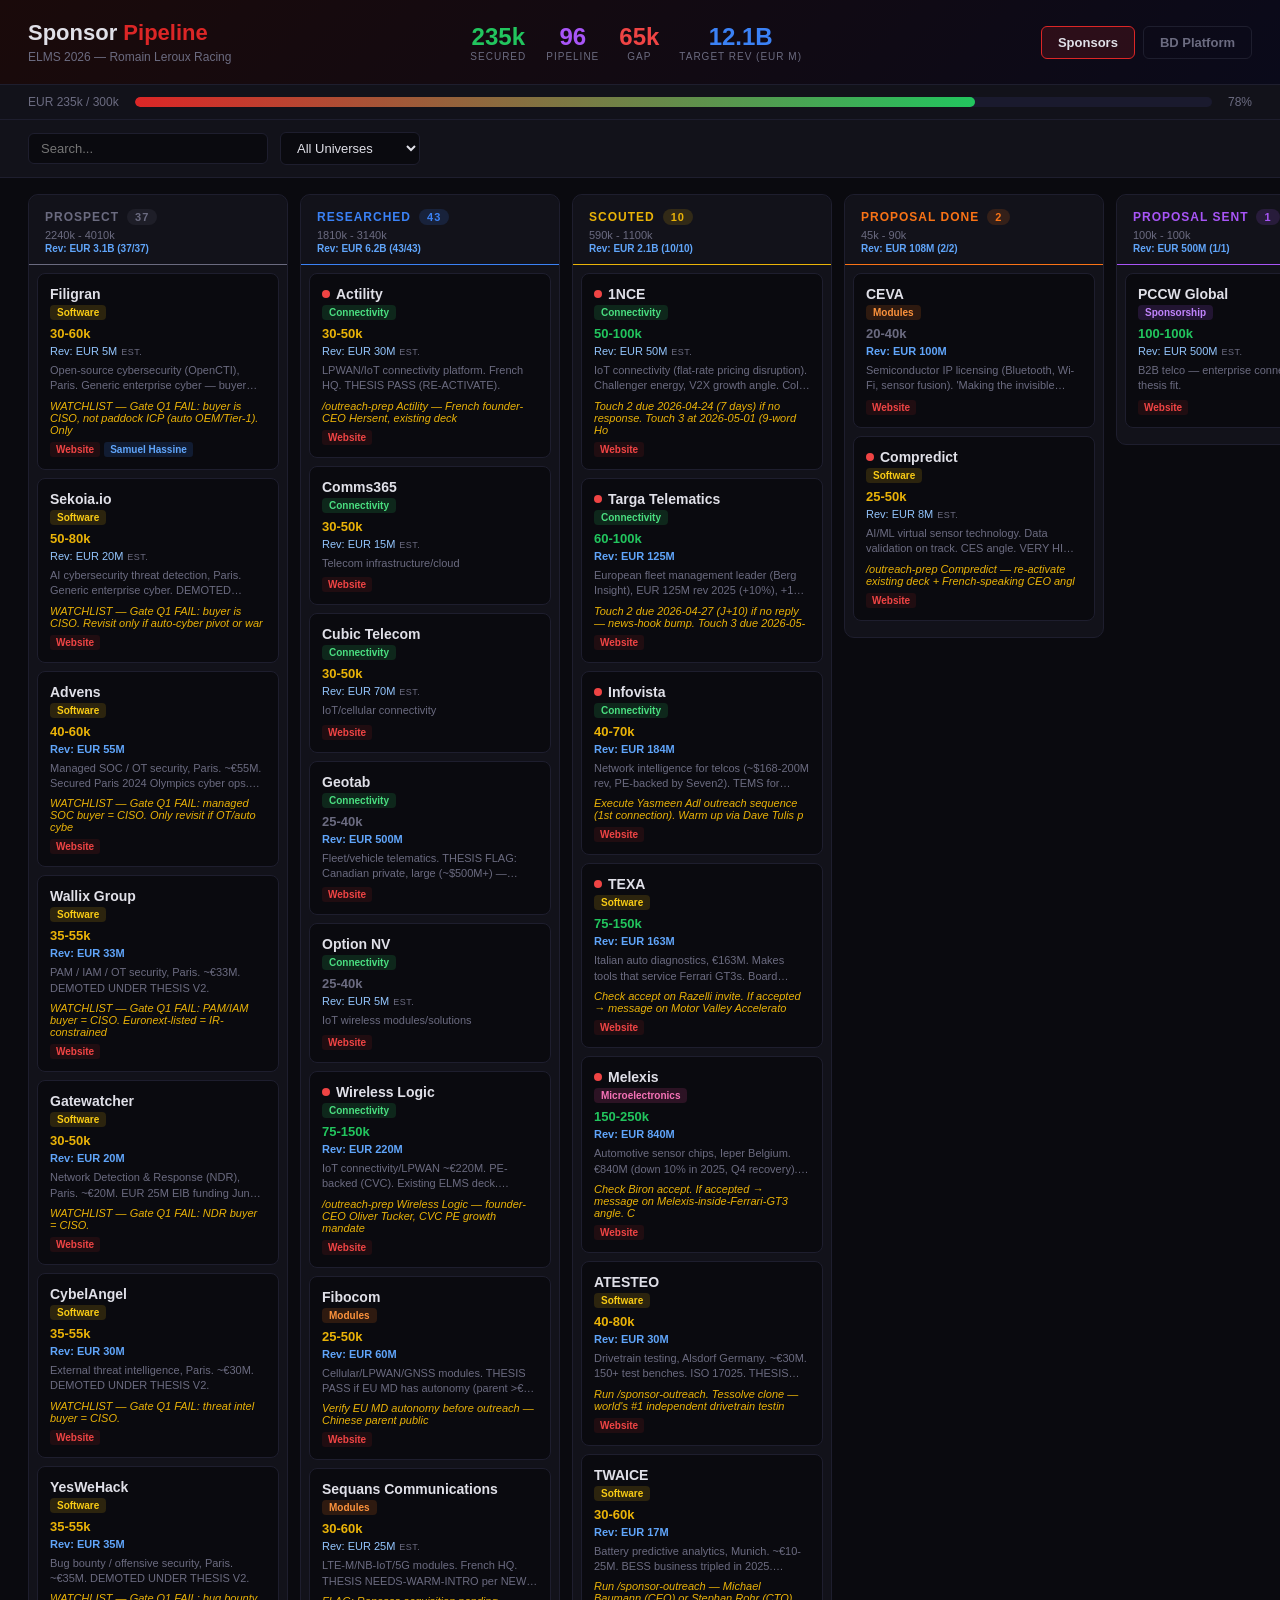
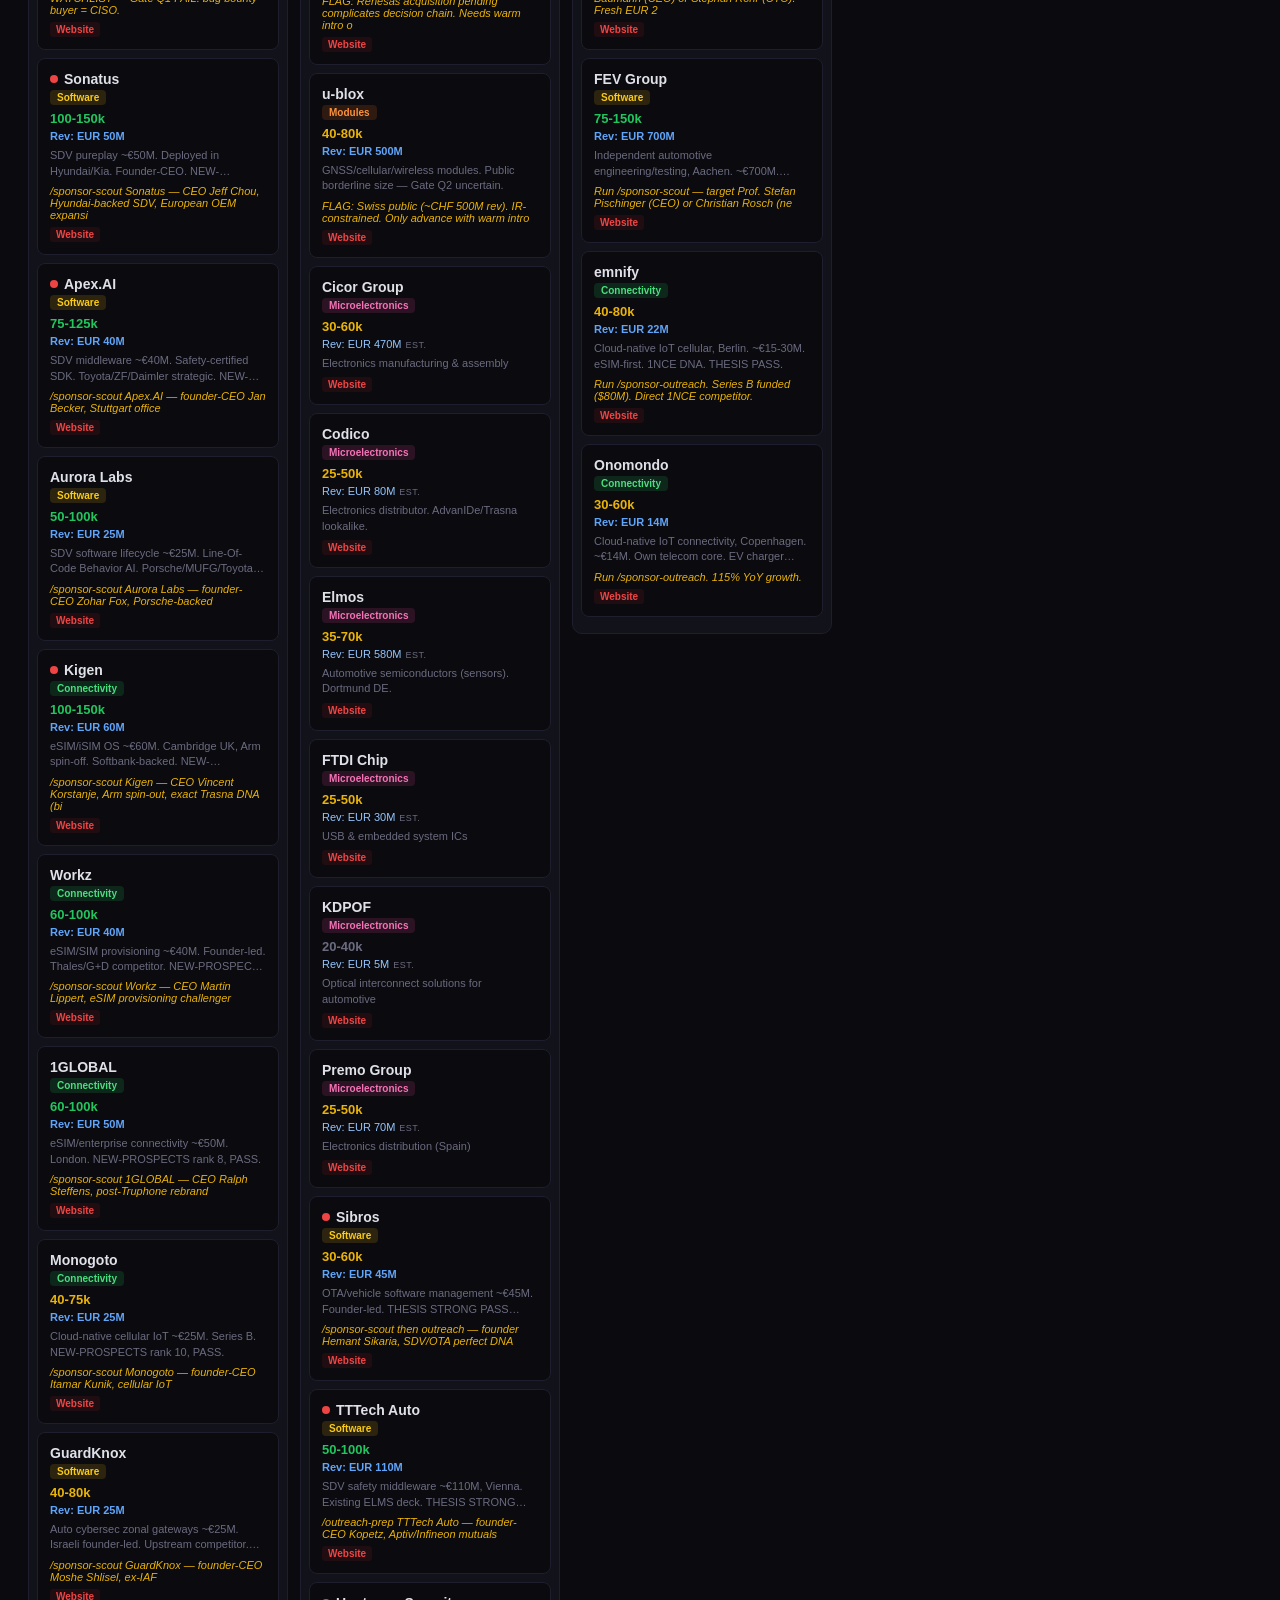
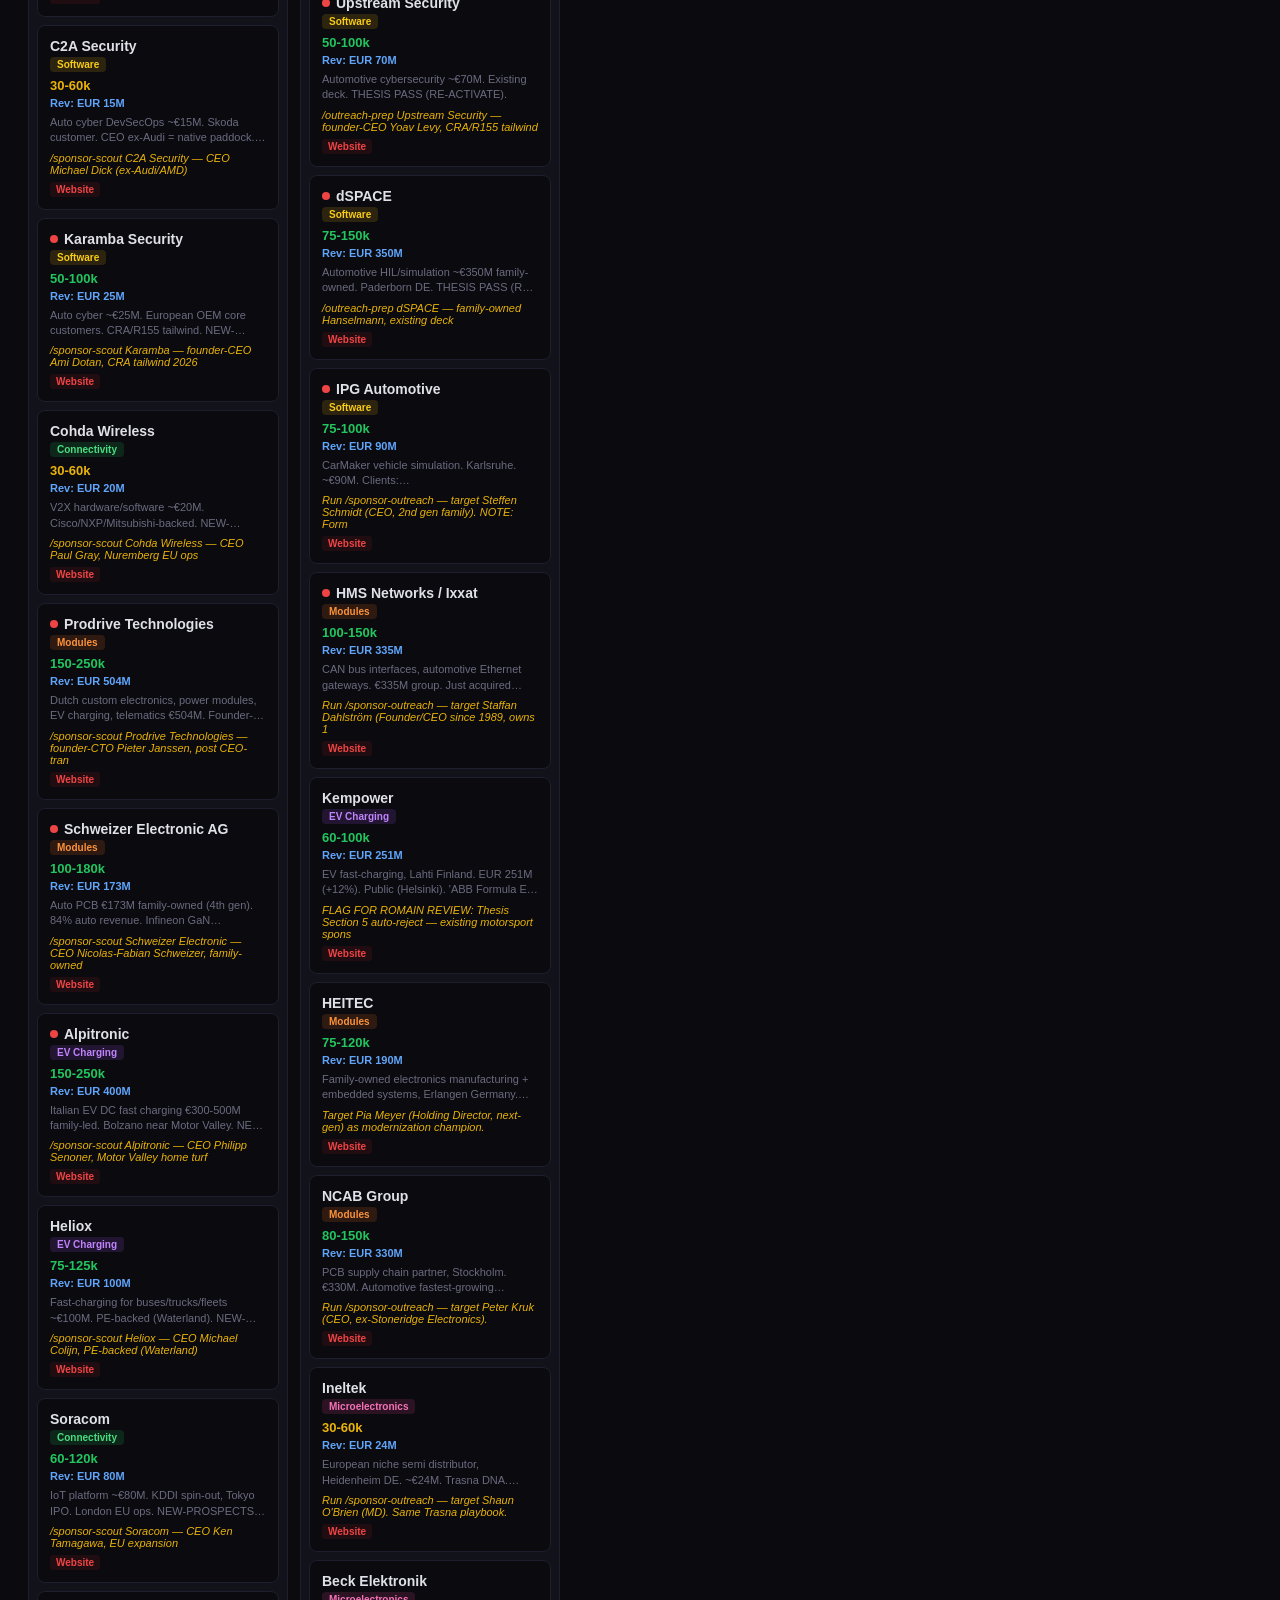
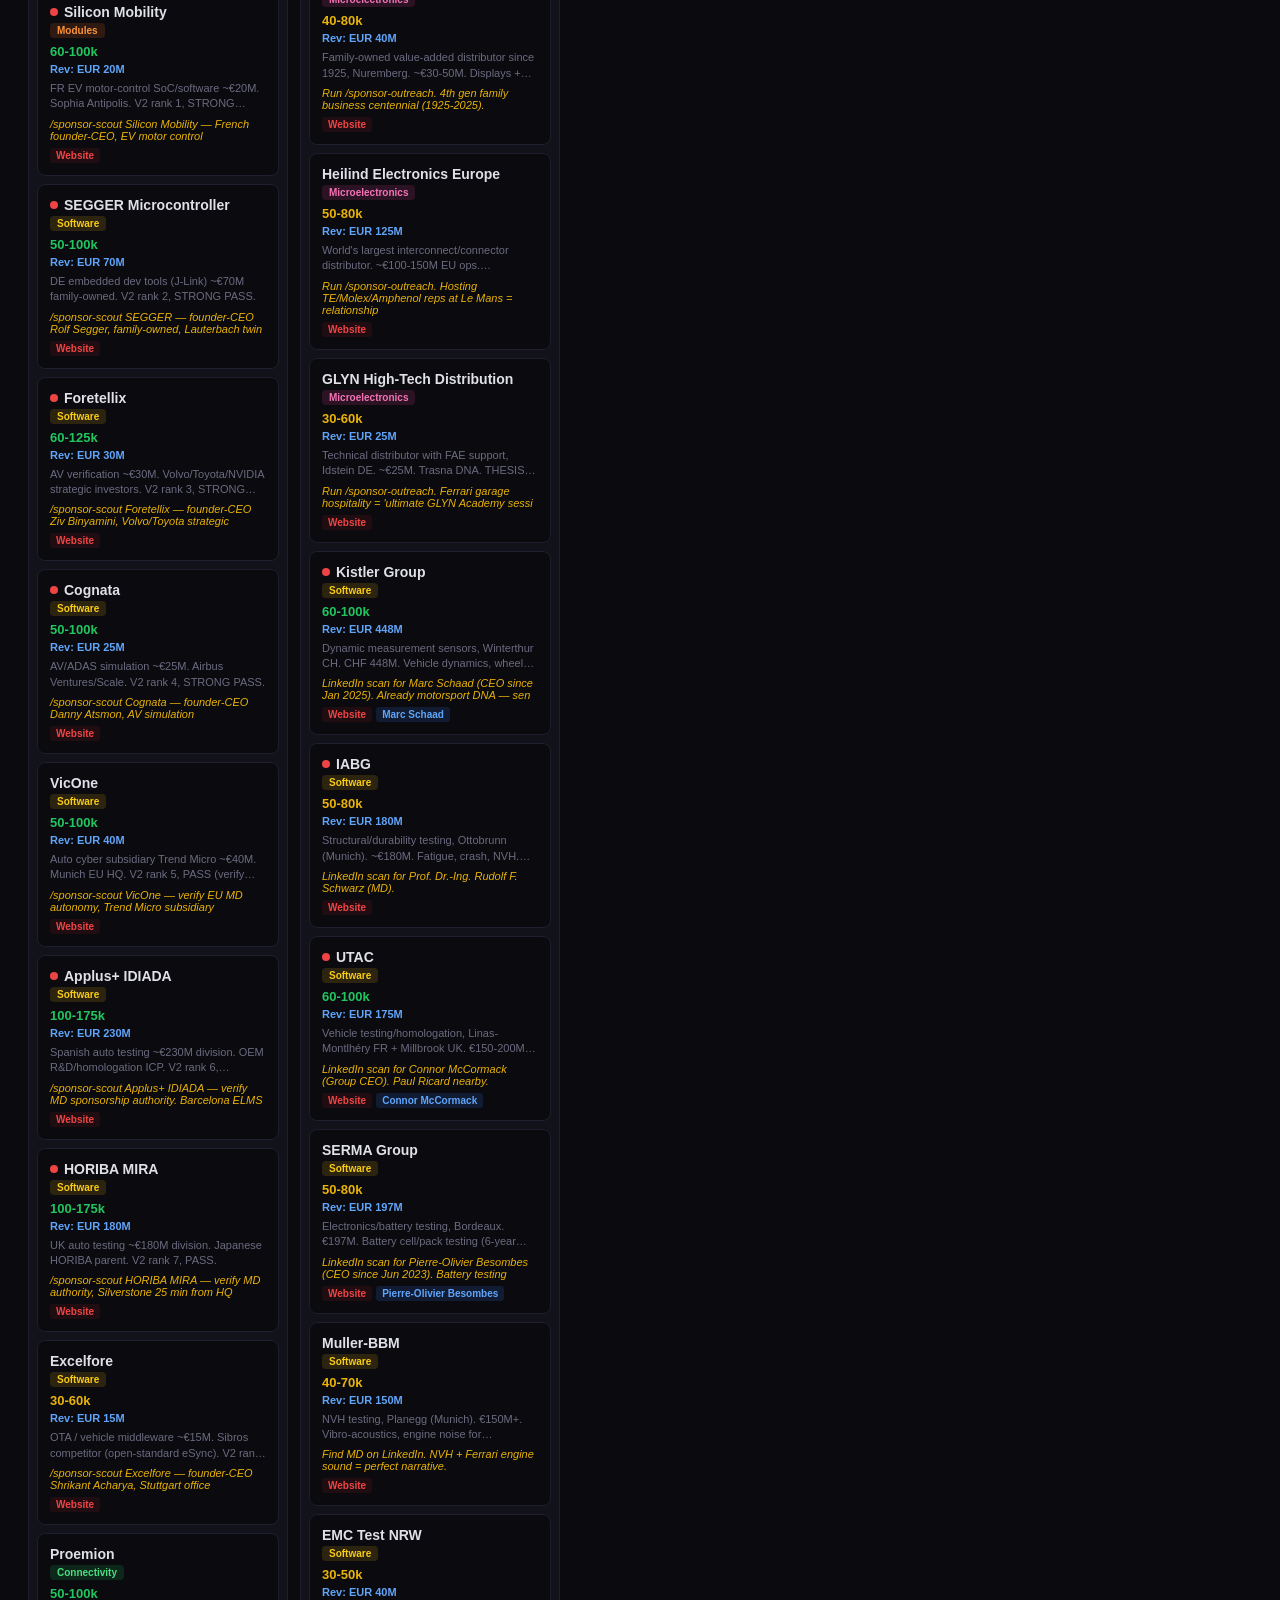
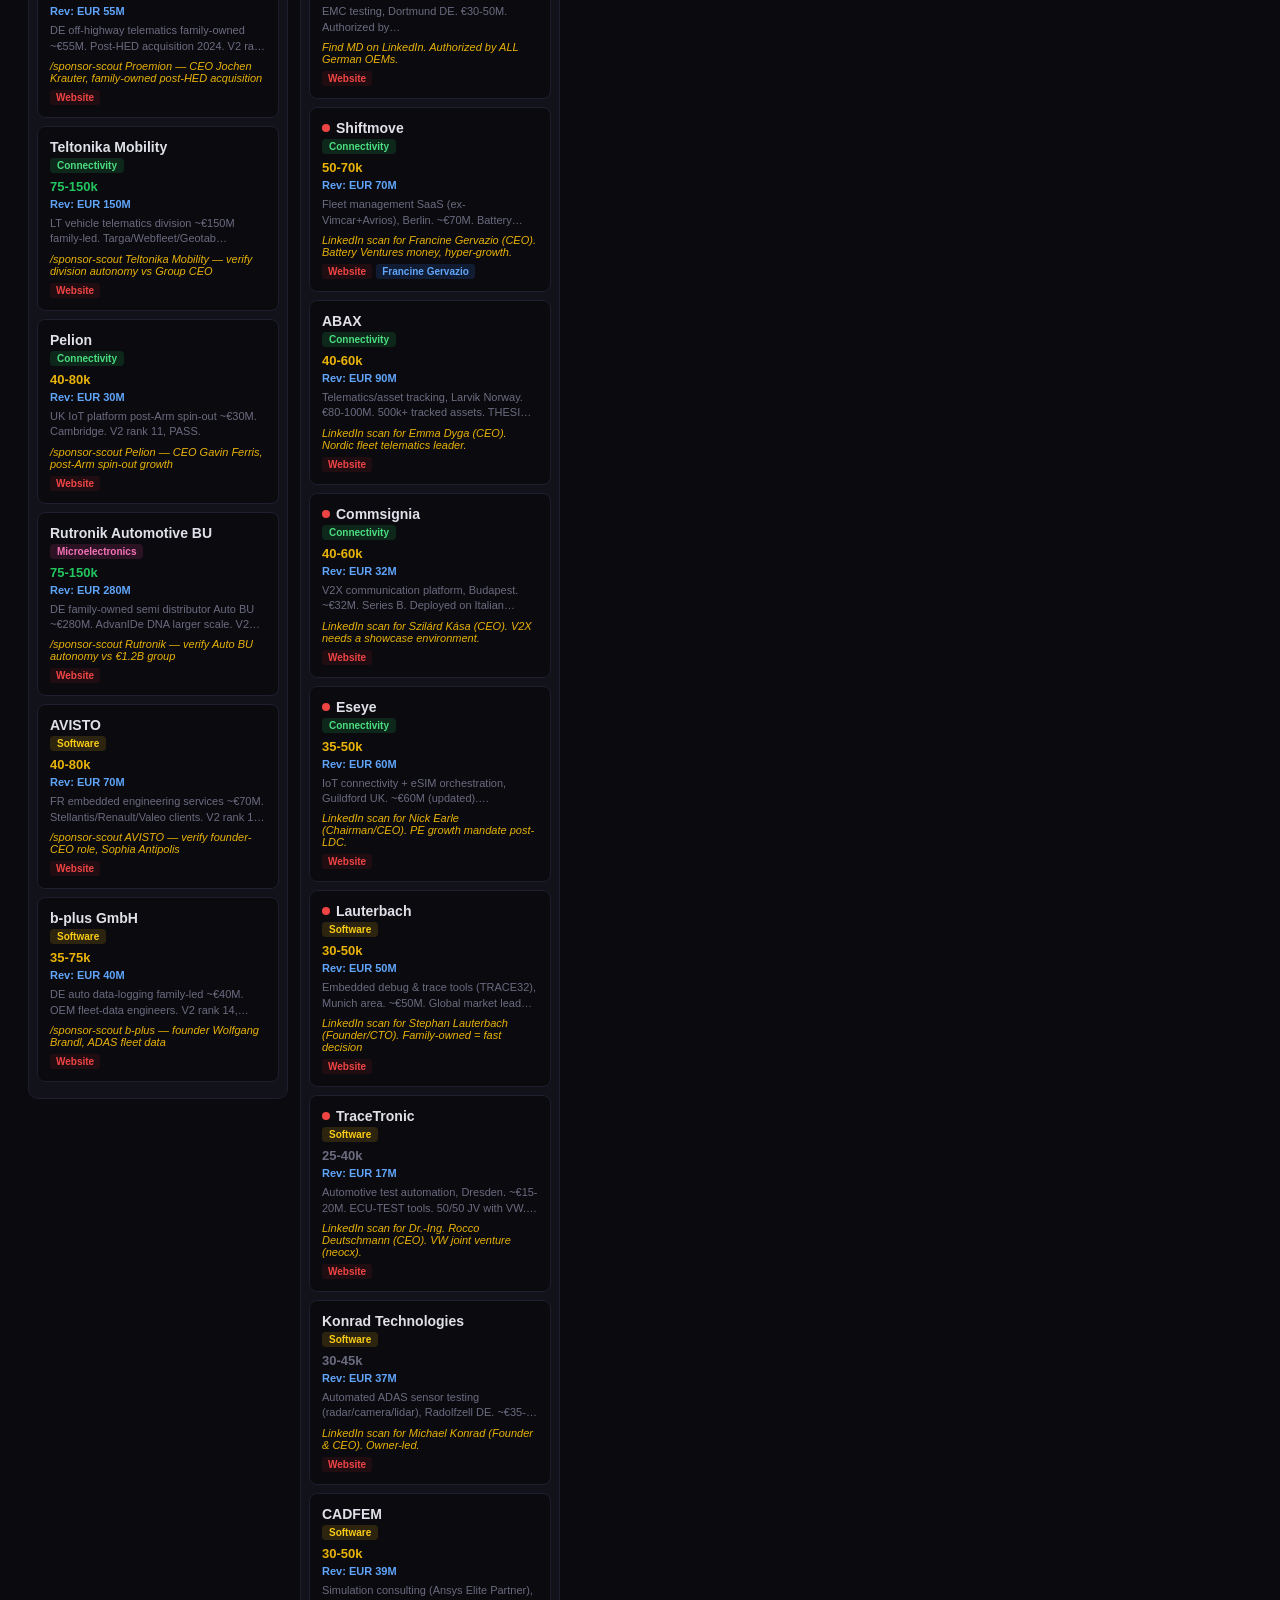
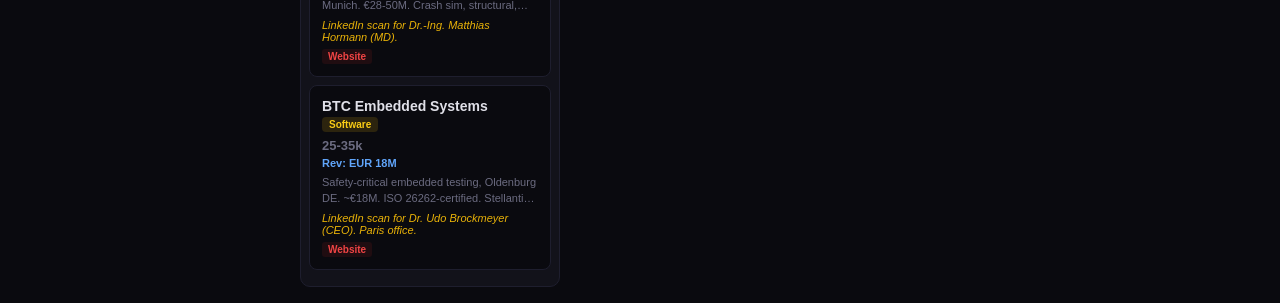
==== commit a86bbb1d: "Remove column height cap so all 96 companies stay visible Previously each column had max-height: cal" ====
--- a/index.html
+++ b/index.html
@@ -29,13 +29,13 @@
 .controls input:focus,.controls select:focus{border-color:var(--accent)}
 .controls input{width:240px}
 
-.board{display:flex;gap:12px;padding:16px 28px;overflow-x:auto;min-height:calc(100vh - 200px);align-items:flex-start}
-.column{min-width:260px;max-width:300px;flex:1;background:var(--card);border:1px solid var(--border);border-radius:10px;display:flex;flex-direction:column;max-height:calc(100vh - 210px)}
+.board{display:flex;gap:12px;padding:16px 28px;overflow-x:auto;align-items:flex-start}
+.column{min-width:260px;max-width:300px;flex:1;background:var(--card);border:1px solid var(--border);border-radius:10px;display:flex;flex-direction:column}
 .column-header{padding:14px 16px 10px;border-bottom:1px solid var(--border);position:sticky;top:0;z-index:2;background:var(--card);border-radius:10px 10px 0 0}
 .column-title{font-size:12px;text-transform:uppercase;letter-spacing:1px;font-weight:700;display:flex;align-items:center;gap:8px}
 .column-count{font-size:11px;padding:2px 8px;border-radius:10px;font-weight:700}
 .column-value{font-size:11px;color:var(--dim);margin-top:4px}
-.column-body{padding:8px;overflow-y:auto;flex:1;min-height:80px}
+.column-body{padding:8px;flex:1;min-height:80px}
 .column-body.drag-over{background:rgba(220,38,38,.06);border-radius:0 0 10px 10px}
 
 .card{background:var(--bg);border:1px solid var(--border);border-radius:8px;padding:12px;margin-bottom:8px;cursor:grab;transition:transform .15s,box-shadow .15s,border-color .15s}
